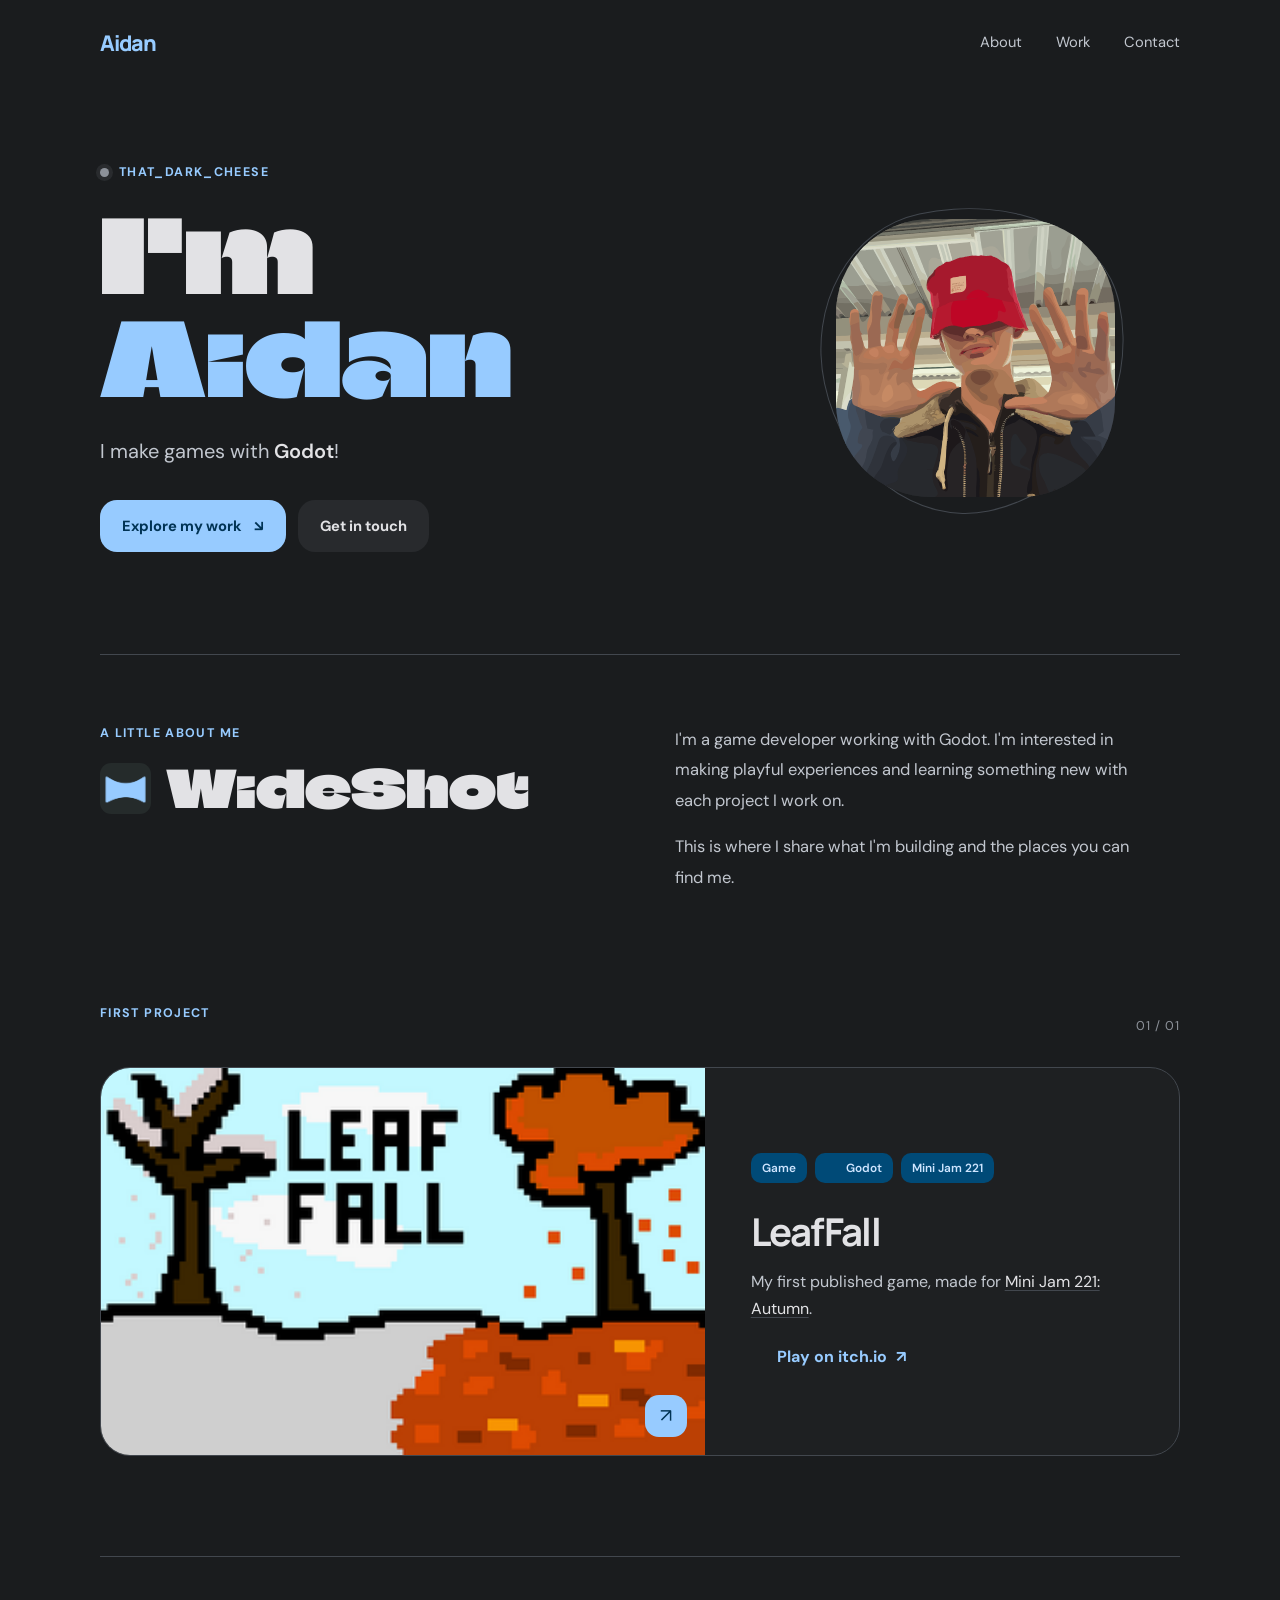
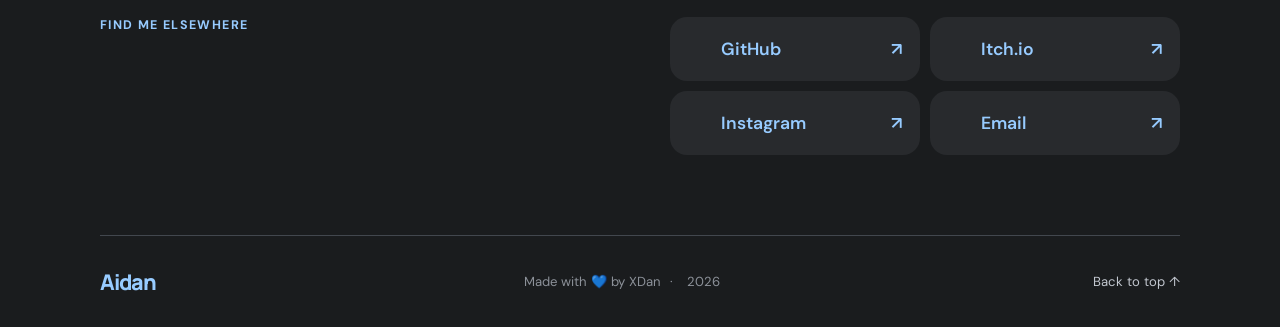
==== index.html @ 7229c038 "YAP" ====
<!doctype html>
<html lang="en">
<head>
  <meta charset="utf-8">
  <meta name="viewport" content="width=device-width, initial-scale=1">
  <meta name="theme-color" content="#1a1c1e">
  <meta name="description" content="Game developer creating with Godot.">
  <title>Aidan | Game Dev</title>
  <link rel="icon" href="assets/aidan.svg" type="image/svg+xml">
  <link rel="preconnect" href="https://fonts.googleapis.com">
  <link rel="preconnect" href="https://fonts.gstatic.com" crossorigin>
  <link href="https://fonts.googleapis.com/css2?family=DM+Sans:wght@400;500;600;700&family=Manrope:wght@500;600;700;800&display=swap" rel="stylesheet">
  <link href="https://fonts.googleapis.com/css2?family=Climate+Crisis:YEAR@1979&display=swap" rel="stylesheet">
  <link rel="stylesheet" href="styles.css">
  <script src="script.js" defer></script>
</head>
<body>
  <header class="topbar">
    <a class="wordmark" href="#top" aria-label="Aidan, back to top"><span>Aidan</span></a>
    <nav aria-label="Main navigation">
      <a href="#about">About</a>
      <a href="#work">Work</a>
      <a href="#contact">Contact</a>
    </nav>
  </header>

  <main id="top">
    <section class="hero page-width" aria-labelledby="hero-title">
      <div class="hero-copy">
        <div class="eyebrow"><span class="status-dot" id="status-dot" aria-hidden="true"></span><span id="status-text">That_dark_cheese</span></div>
        <h1 id="hero-title">I'm <span>Aidan</span></h1>
        <p class="hero-intro">I make games with <strong>Godot</strong>!</p>
        <div class="hero-actions">
          <a class="button button-filled pressable" href="#work">Explore my work <span aria-hidden="true">↘</span></a>
          <a class="button button-tonal pressable" href="mailto:wideshotcreative@protonmail.com">Get in touch</a>
        </div>
      </div>
      <div class="profile-frame">
        <div class="profile-orbit" aria-hidden="true"></div>
        <img class="profile-image" src="assets/aidan.svg" alt="Aidan's illustrated profile picture">
      </div>
    </section>

    <section class="about-section page-width" id="about" aria-labelledby="about-title">
      <div class="section-heading">
        <p class="section-kicker">A little about me</p>
        <h2 id="about-title"><img class="about-logo" src="assets/WideshotLogo.png" alt="" width="52" height="52">WideShot</h2>
      </div>
      <div class="about-copy">
        <p>I'm a game developer working with Godot. I'm interested in making playful experiences and learning something new with each project I work on.</p>
        <p>This is where I share what I'm building and the places you can find me.</p>
      </div>
    </section>

    <section class="work-section page-width" id="work" aria-labelledby="work-title">
      <div class="section-heading work-heading">
        <div>
          <p class="section-kicker">First project</p>
        </div>
        <span class="project-index">01 / 01</span>
      </div>
      <article class="project-card">
        <a class="project-art-link" href="https://that-dark-cheese.itch.io/leaffall" target="_blank" rel="noopener noreferrer" aria-label="Play LeafFall on itch.io">
          <img class="project-art" src="assets/LeafFall.png" alt="LeafFall game artwork">
          <span class="art-open" aria-hidden="true">↗</span>
        </a>
        <div class="project-details">
          <div class="project-meta"><span>Game</span><span class="project-meta-platform"><span class="xdan-icon i-godotengine" aria-hidden="true"></span>Godot</span><span>Mini Jam 221</span></div>
          <h3>LeafFall</h3>
          <p>My first published game, made for <a href="https://itch.io/jam/mini-jam-221-autumn" target="_blank" rel="noopener noreferrer">Mini Jam 221: Autumn</a>.</p>
          <a class="text-link" href="https://that-dark-cheese.itch.io/leaffall" target="_blank" rel="noopener noreferrer"><span class="xdan-icon i-itchdotio" aria-hidden="true"></span>Play on itch.io <span aria-hidden="true">↗</span></a>
        </div>
      </article>
    </section>

    <section class="contact-section page-width" id="contact" aria-labelledby="contact-title">
      <div>
        <p class="section-kicker">Find me elsewhere</p>
      </div>
      <div class="social-links">
        <a class="social-link pressable" href="https://github.com/WideShotCreative" target="_blank" rel="noopener noreferrer"><span class="social-link-main"><span class="xdan-icon i-github" aria-hidden="true"></span><span>GitHub</span></span><span class="social-link-arrow" aria-hidden="true">↗</span></a>
        <a class="social-link pressable" href="https://that-dark-cheese.itch.io/" target="_blank" rel="noopener noreferrer"><span class="social-link-main"><span class="xdan-icon i-itchdotio" aria-hidden="true"></span><span>Itch.io</span></span><span class="social-link-arrow" aria-hidden="true">↗</span></a>
        <a class="social-link pressable" href="https://www.instagram.com/wideshot_games.zip/" target="_blank" rel="noopener noreferrer"><span class="social-link-main"><span class="xdan-icon i-instagram" aria-hidden="true"></span><span>Instagram</span></span><span class="social-link-arrow" aria-hidden="true">↗</span></a>
        <a class="social-link pressable" href="mailto:wideshotcreative@protonmail.com"><span class="social-link-main"><span class="xdan-icon i-protonmail" aria-hidden="true"></span><span>Email</span></span><span class="social-link-arrow" aria-hidden="true">↗</span></a>
      </div>
    </section>
  </main>

  <footer class="footer page-width">
    <a class="wordmark" href="#top"><span>Aidan</span></a>
    <p>Made with 💙 by XDan <span aria-hidden="true">·</span> <span id="year"></span></p>
    <a class="back-top" href="#top">Back to top ↑</a>
  </footer>
</body>
</html>
---- styles.css ----
/* Aidan — simple, expressive portfolio */
:root {
  color-scheme: dark;
  --bg: #1a1c1e;
  --surface: #1e2022;
  --surface-high: #282a2d;
  --surface-low: #121416;
  --text: #e2e2e5;
  --muted: #c2c7cf;
  --subtle: #8c9199;
  --primary: #97cbff;
  --on-primary: #003354;
  --primary-container: #004a77;
  --on-primary-container: #cee5ff;
  --outline: #42474e;
  --radius-card: 30px;
  --radius-large: 24px;
  --radius-medium: 18px;
  font-family: "DM Sans", sans-serif;
  background: var(--bg);
  color: var(--text);
  scroll-behavior: smooth;
}
* { box-sizing: border-box; }
body { margin: 0; min-width: 320px; background: var(--bg); }
a { color: inherit; text-decoration: none; }
button, a { -webkit-tap-highlight-color: transparent; }
a:focus-visible { outline: 3px solid var(--primary); outline-offset: 4px; }
.page-width { width: min(1080px, calc(100% - 48px)); margin-inline: auto; }
.topbar { width: min(1080px, calc(100% - 48px)); height: 84px; margin: auto; display: flex; align-items: center; justify-content: space-between; }
.wordmark { font: 800 1.35rem "Manrope", sans-serif; letter-spacing: -1.2px; }
.wordmark span, .hero h1 span { color: var(--primary); }
.topbar nav { display: flex; gap: 34px; color: var(--muted); font-size: .92rem; }
.topbar nav a, .text-link, .back-top { transition: color .2s ease; }
.topbar nav a:hover, .text-link:hover, .back-top:hover { color: var(--primary); }
.hero { min-height: 570px; display: grid; grid-template-columns: 1.2fr .8fr; align-items: center; gap: 56px; padding-block: 68px 90px; }
.hero-copy { max-width: 620px; }
.eyebrow, .section-kicker { color: var(--primary); font-size: .78rem; font-weight: 700; letter-spacing: .11em; text-transform: uppercase; }
.eyebrow { display: flex; align-items: center; gap: 10px; margin-bottom: 22px; }
.status-dot { width: 9px; height: 9px; display: inline-block; border-radius: 50%; background: var(--subtle); box-shadow: 0 0 0 4px rgba(140,145,153,.13); }
.status-dot.online { background: #70dba8; box-shadow: 0 0 0 4px rgba(112,219,168,.14); }
.status-dot.idle { background: #ffb4ab; }
.hero h1, h2, h3 { font-family: "Manrope", sans-serif; letter-spacing: -.045em; }
.hero h1 { margin: 0; font-size: clamp(3.6rem, 8vw, 6.3rem); line-height: 1.02; font-weight: 800; }
.hero-intro { margin: 26px 0 32px; color: var(--muted); font-size: clamp(1.05rem, 2vw, 1.25rem); line-height: 1.7; }
.hero-intro strong { color: var(--text); font-weight: 600; }
.hero-actions { display: flex; flex-wrap: wrap; gap: 12px; }
.button { min-height: 52px; padding: 0 22px; display: inline-flex; align-items: center; justify-content: center; gap: 12px; border-radius: 17px; font-weight: 700; font-size: .92rem; transition: transform .18s cubic-bezier(.2,.8,.2,1), background .2s ease; }
.button-filled { background: var(--primary); color: var(--on-primary); }
.button-filled:hover { background: #b2d9ff; }
.button-tonal { background: var(--surface-high); color: var(--text); }
.button-tonal:hover { background: #34373b; }
.pressable { transform: translateY(0) scale(1); transition: transform .16s cubic-bezier(.2,.8,.2,1), background-color .2s ease; }
.pressable:active, .pressable.is-pressed { transform: translateY(2px) scale(.97); }
.profile-frame { width: min(100%, 340px); aspect-ratio: 1; justify-self: center; position: relative; display: grid; place-items: center; }
.profile-orbit { position: absolute; inset: 5%; border: 1px solid var(--outline); border-radius: 42% 58% 56% 44% / 48% 42% 58% 52%; transform: rotate(-12deg); }
.profile-image { position: relative; width: 82%; height: 82%; object-fit: contain; border-radius: 34%; background: var(--surface-high); }
.about-section { padding-block: 70px 92px; border-top: 1px solid var(--outline); display: grid; grid-template-columns: 1fr 1fr; gap: 70px; }
.section-kicker { margin: 0 0 18px; }
.section-heading h2, .contact-section h2 { margin: 0; font-size: clamp(2rem, 4vw, 3.25rem); line-height: 1.13; }
.about-logo { display: inline-block; width: 1em; height: 1em; margin-right: 0.28em; border-radius: 22%; vertical-align: -0.12em; }
.about-copy { max-width: 460px; align-self: end; color: var(--muted); font-size: 1.03rem; line-height: 1.85; }
.about-copy p { margin: 0 0 16px; }
.about-copy p:last-child { margin-bottom: 0; }
.work-section { padding-block: 20px 100px; }
.work-heading { display: flex; align-items: end; justify-content: space-between; margin-bottom: 28px; }
.project-index { color: var(--subtle); font-size: .8rem; letter-spacing: .08em; padding-bottom: 5px; }
.project-card { display: grid; grid-template-columns: 1.12fr .88fr; background: var(--surface); border: 1px solid var(--outline); border-radius: var(--radius-card); overflow: hidden; }
.project-art-link { position: relative; min-height: 300px; background: var(--surface-low); overflow: hidden; }
.project-art { width: 100%; height: 100%; min-height: 300px; display: block; object-fit: cover; transition: transform .45s cubic-bezier(.2,.8,.2,1); }
.project-art-link:hover .project-art { transform: scale(1.035); }
.art-open { position: absolute; right: 18px; bottom: 18px; width: 42px; height: 42px; display: grid; place-items: center; border-radius: 14px; background: var(--primary); color: var(--on-primary); font-size: 1.2rem; }
.project-details { padding: clamp(26px, 4vw, 46px); align-self: center; }
.project-meta { display: flex; flex-wrap: wrap; gap: 8px; color: var(--on-primary-container); font-size: .74rem; font-weight: 600; }
.project-meta span { background: var(--primary-container); padding: 7px 11px; border-radius: 10px; }
.project-details h3 { margin: 22px 0 10px; font-size: 2.4rem; }
.project-details p { color: var(--muted); line-height: 1.7; margin: 0 0 24px; }
.project-details p a { color: var(--text); text-decoration: underline; text-decoration-color: var(--outline); text-underline-offset: 3px; }
.text-link { display: inline-flex; gap: 9px; align-items: center; color: var(--primary); font-weight: 700; }
.contact-section { padding-block: 60px 80px; border-top: 1px solid var(--outline); display: grid; grid-template-columns: 1fr 1fr; gap: 60px; align-items: start; }
.social-links { display: grid; grid-template-columns: 1fr 1fr; gap: 10px; }
.social-link { min-height: 64px; padding: 0 18px; display: flex; align-items: center; justify-content: space-between; border-radius: 17px; background: var(--surface-high); color: var(--text); font-weight: 600; }
.social-link span:last-child { color: var(--primary); font-size: 1.1rem; }
.social-link:hover { background: #34373b; }
.footer { min-height: 92px; border-top: 1px solid var(--outline); display: flex; align-items: center; justify-content: space-between; color: var(--subtle); font-size: .82rem; }
.footer p { margin: 0; }
.footer p span { padding-inline: 5px; }
.back-top { color: var(--muted); }
@media (max-width: 720px) {
  .page-width, .topbar { width: min(100% - 36px, 560px); }
  .topbar { height: 72px; }
  .topbar nav { gap: 18px; font-size: .85rem; }
  .hero { min-height: auto; grid-template-columns: 1fr; gap: 38px; padding-block: 62px 76px; }
  .hero-copy { order: 1; }
  .profile-frame { order: 0; width: min(62%, 230px); }
  .hero h1 { font-size: clamp(3.3rem, 15vw, 5rem); }
  .about-section, .contact-section { grid-template-columns: 1fr; gap: 26px; padding-block: 58px 70px; }
  .about-copy { max-width: 560px; }
  .work-section { padding-block: 0 72px; }
  .project-card { grid-template-columns: 1fr; }
  .project-art-link, .project-art { min-height: 0; aspect-ratio: 16 / 10; }
  .project-details { padding: 26px; }
  .contact-section { gap: 30px; }
}
@media (max-width: 420px) {
  .topbar nav { gap: 12px; }
  .hero-actions { align-items: stretch; flex-direction: column; }
  .button { width: 100%; }
  .social-links { grid-template-columns: 1fr; }
  .footer { gap: 14px; flex-wrap: wrap; padding-block: 22px; }
}
@media (prefers-reduced-motion: reduce) {
  *, *::before, *::after { scroll-behavior: auto !important; transition-duration: .01ms !important; animation-duration: .01ms !important; animation-iteration-count: 1 !important; }
}


/* Filled platform marks, using the same Simple Icons mask system as xdan.cc. */
.xdan-icon {
  display: inline-block;
  width: 19px;
  height: 19px;
  flex: 0 0 auto;
  background-color: currentColor;
  -webkit-mask-position: center;
  mask-position: center;
  -webkit-mask-repeat: no-repeat;
  mask-repeat: no-repeat;
  -webkit-mask-size: contain;
  mask-size: contain;
}
.i-github { -webkit-mask-image: url("https://cdn.simpleicons.org/github"); mask-image: url("https://cdn.simpleicons.org/github"); }
.i-itchdotio { -webkit-mask-image: url("https://cdn.simpleicons.org/itchdotio"); mask-image: url("https://cdn.simpleicons.org/itchdotio"); }
.i-instagram { -webkit-mask-image: url("https://cdn.simpleicons.org/instagram"); mask-image: url("https://cdn.simpleicons.org/instagram"); }
.i-protonmail { -webkit-mask-image: url("https://cdn.simpleicons.org/protonmail"); mask-image: url("https://cdn.simpleicons.org/protonmail"); }
.i-godotengine { -webkit-mask-image: url("https://cdn.simpleicons.org/godotengine"); mask-image: url("https://cdn.simpleicons.org/godotengine"); }

.social-link-main {
  display: inline-flex;
  align-items: center;
  gap: 12px;
  min-width: 0;
}
.social-link .social-link-main .xdan-icon {
  width: 21px;
  height: 21px;
  color: var(--primary);
}
.social-link .social-link-arrow {
  color: var(--primary);
  font-size: 1.1rem;
}
.project-meta .project-meta-platform {
  display: inline-flex;
  align-items: center;
  gap: 6px;
}
.project-meta-platform .xdan-icon {
  width: 14px;
  height: 14px;
  /* Reset the generic .project-meta span badge styling on the nested icon. */
  background: currentColor;
  padding: 0;
  border-radius: 0;
}
.project-details .text-link .xdan-icon {
  width: 17px;
  height: 17px;
}

#hero-title, #about-title {
  font-family: 'Climate Crisis', sans-serif;
  letter-spacing: 0;
}
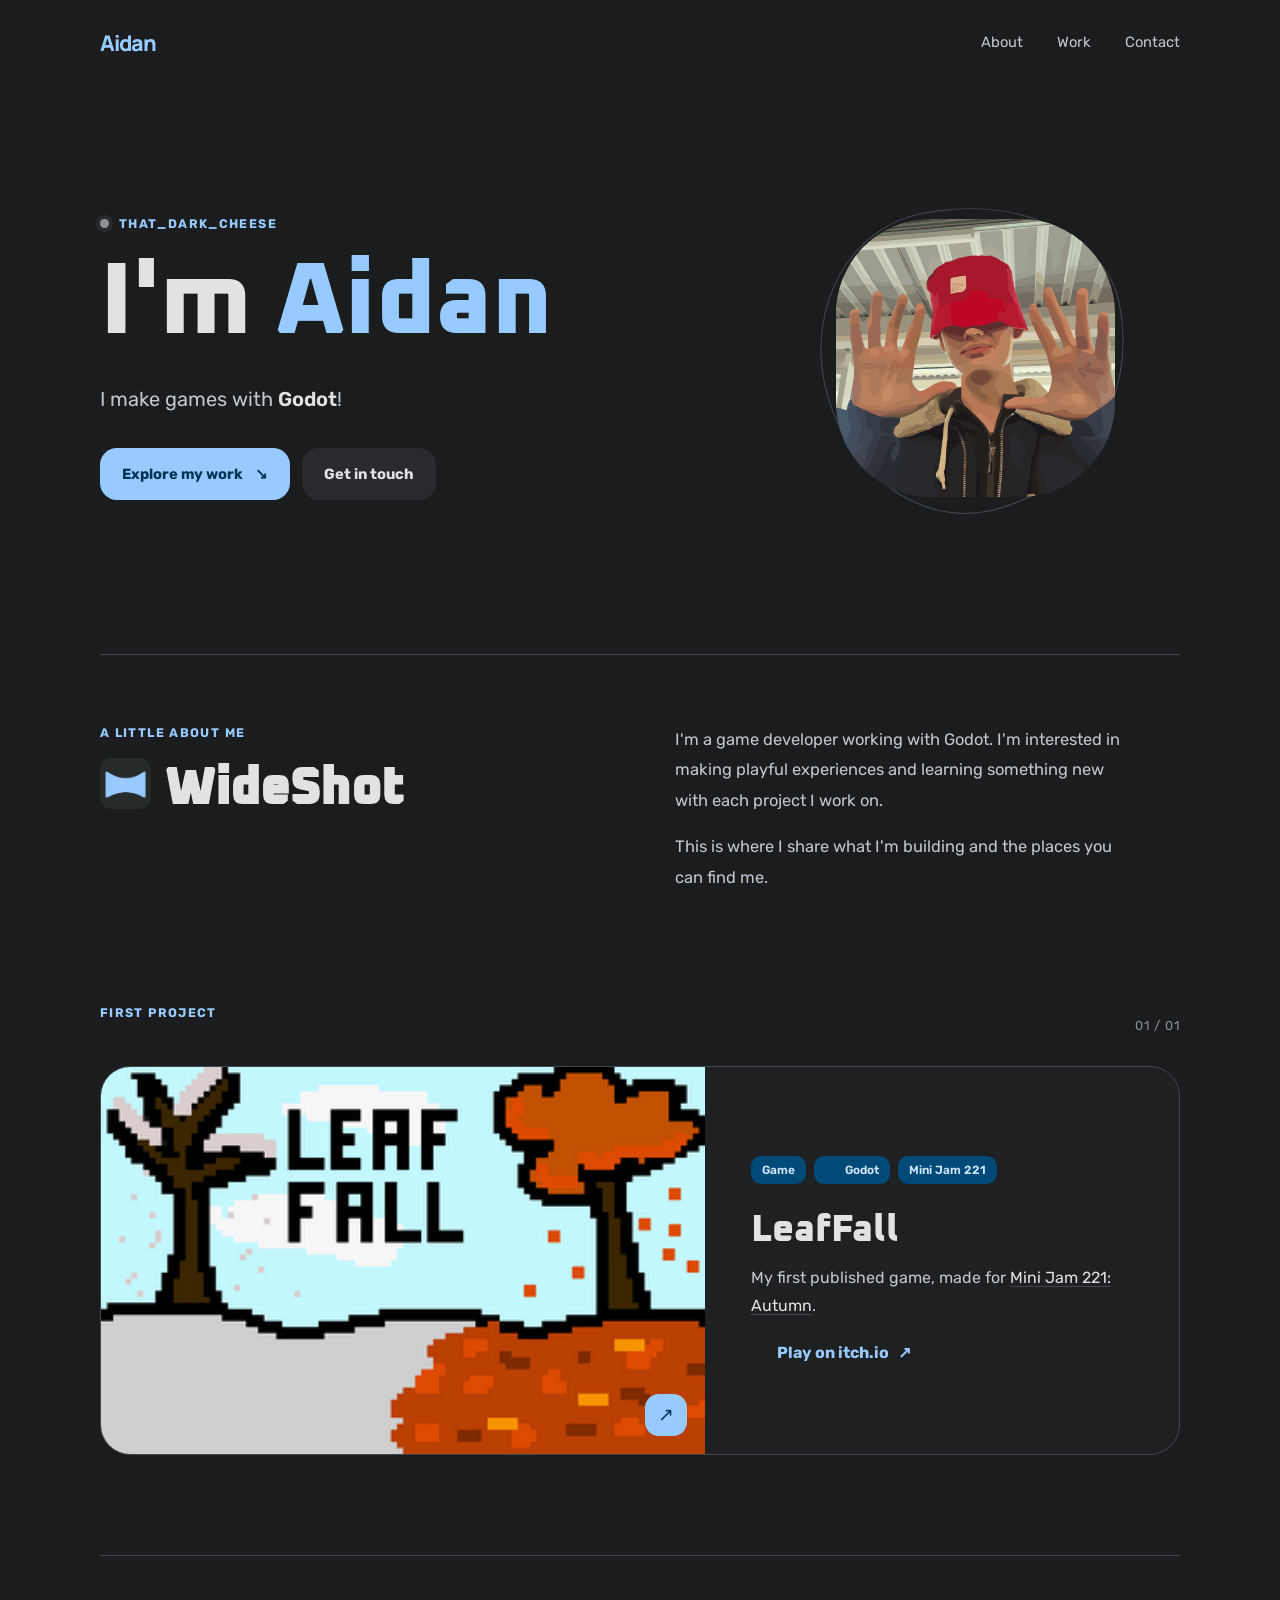
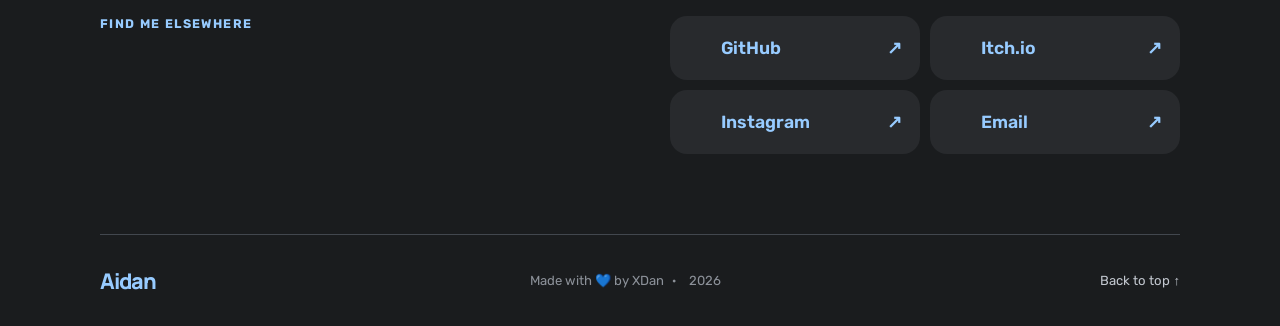
==== commit fa14579c: "Update font links in index.html" ====
--- a/index.html
+++ b/index.html
@@ -9,8 +9,7 @@
   <link rel="icon" href="assets/aidan.svg" type="image/svg+xml">
   <link rel="preconnect" href="https://fonts.googleapis.com">
   <link rel="preconnect" href="https://fonts.gstatic.com" crossorigin>
-  <link href="https://fonts.googleapis.com/css2?family=DM+Sans:wght@400;500;600;700&family=Manrope:wght@500;600;700;800&display=swap" rel="stylesheet">
-  <link href="https://fonts.googleapis.com/css2?family=Climate+Crisis:YEAR@1979&display=swap" rel="stylesheet">
+  <link href="https://fonts.googleapis.com/css2?family=Manrope:wght@800&family=Oxanium:wght@700;800&family=Rubik:wght@400;600;700;800&display=swap" rel="stylesheet">
   <link rel="stylesheet" href="styles.css">
   <script src="script.js" defer></script>
 </head>
--- a/styles.css
+++ b/styles.css
@@ -16,7 +16,7 @@
   --radius-card: 30px;
   --radius-large: 24px;
   --radius-medium: 18px;
-  font-family: "DM Sans", sans-serif;
+  font-family: "Rubik", sans-serif;
   background: var(--bg);
   color: var(--text);
   scroll-behavior: smooth;
@@ -40,7 +40,7 @@
 .status-dot { width: 9px; height: 9px; display: inline-block; border-radius: 50%; background: var(--subtle); box-shadow: 0 0 0 4px rgba(140,145,153,.13); }
 .status-dot.online { background: #70dba8; box-shadow: 0 0 0 4px rgba(112,219,168,.14); }
 .status-dot.idle { background: #ffb4ab; }
-.hero h1, h2, h3 { font-family: "Manrope", sans-serif; letter-spacing: -.045em; }
+.hero h1, h2, h3 { font-family: "Oxanium", sans-serif; letter-spacing: 0; font-weight: 800; }
 .hero h1 { margin: 0; font-size: clamp(3.6rem, 8vw, 6.3rem); line-height: 1.02; font-weight: 800; }
 .hero-intro { margin: 26px 0 32px; color: var(--muted); font-size: clamp(1.05rem, 2vw, 1.25rem); line-height: 1.7; }
 .hero-intro strong { color: var(--text); font-weight: 600; }
@@ -167,7 +167,7 @@
   height: 17px;
 }
 
-#hero-title, #about-title {
-  font-family: 'Climate Crisis', sans-serif;
-  letter-spacing: 0;
-}+
+#about-title {
+  -webkit-text-stroke: 2px currentColor;
+}
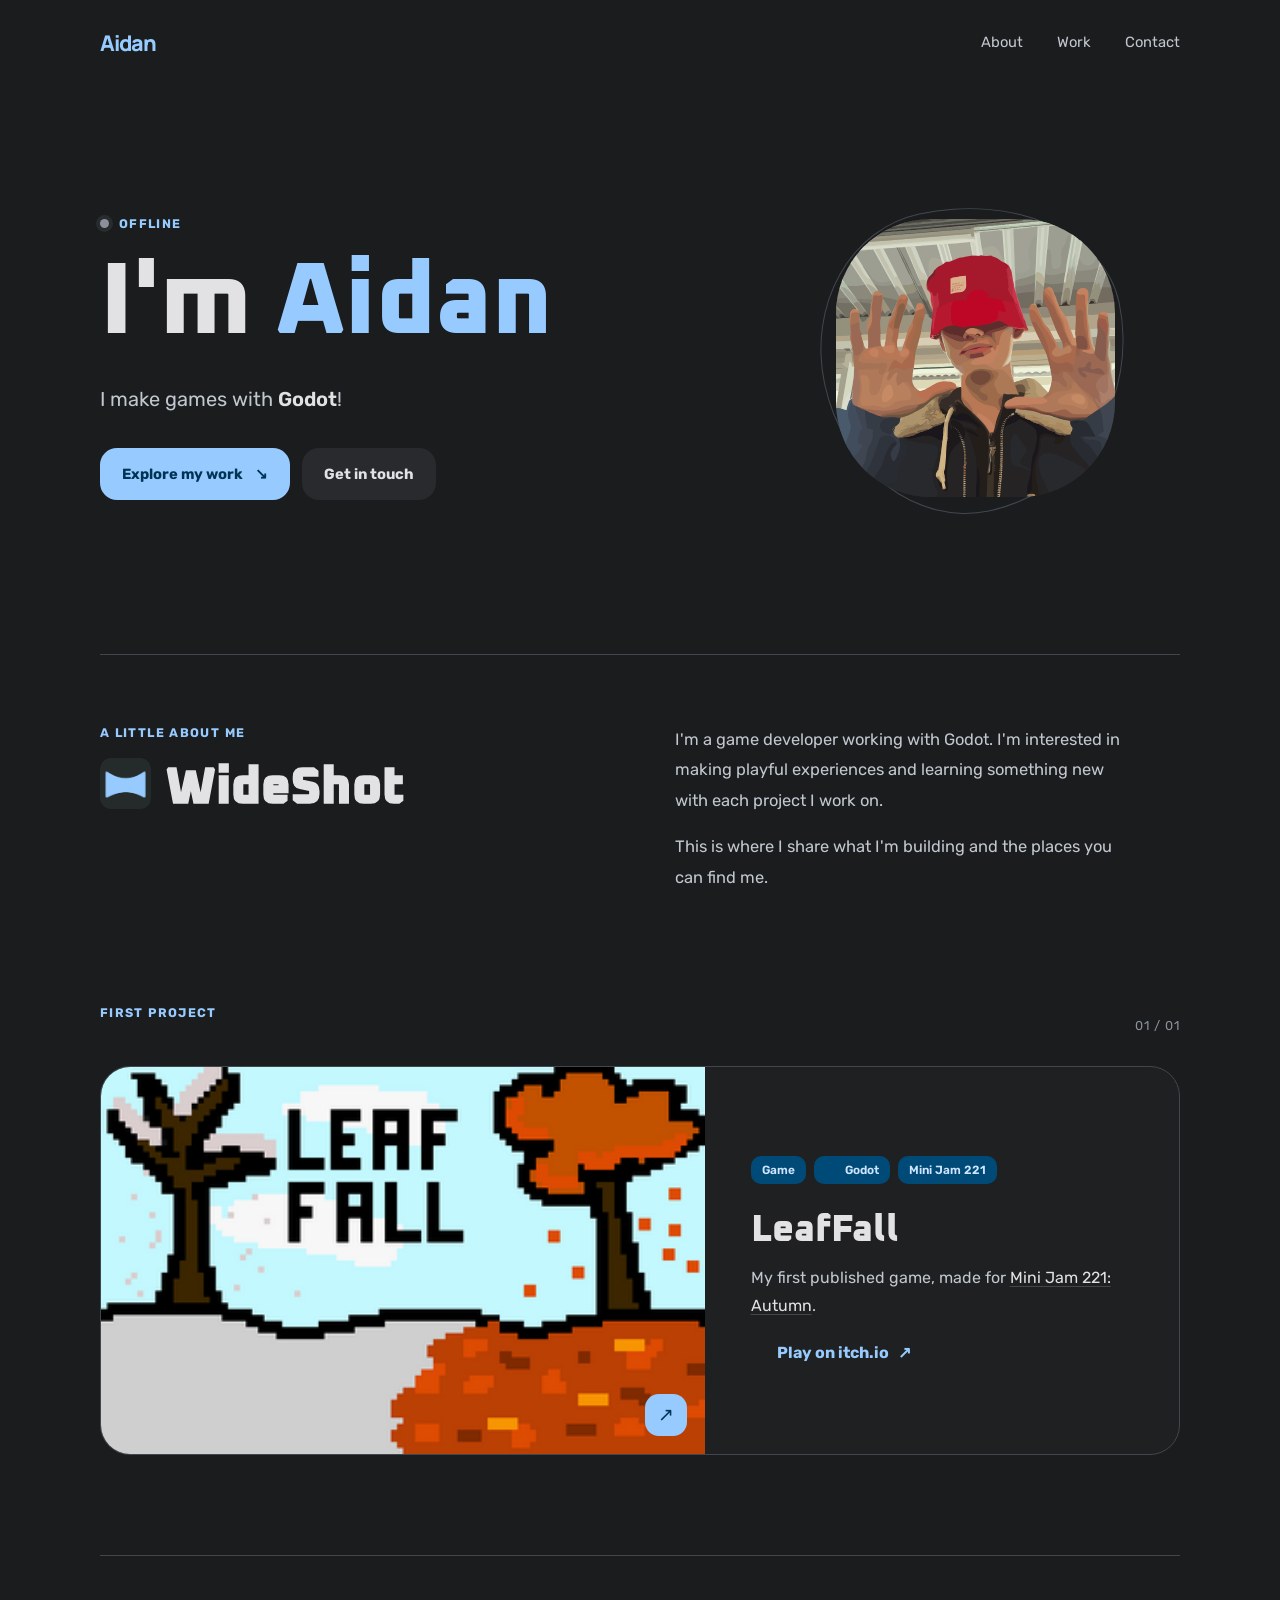
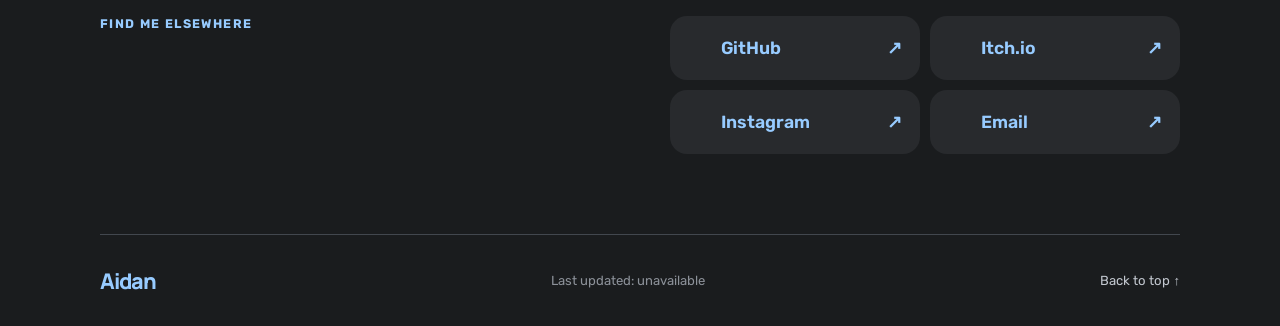
==== commit b6571e37: "added footer updated date" ====
--- a/index.html
+++ b/index.html
@@ -87,7 +87,7 @@
 
   <footer class="footer page-width">
     <a class="wordmark" href="#top"><span>Aidan</span></a>
-    <p>Made with 💙 by XDan <span aria-hidden="true">·</span> <span id="year"></span></p>
+    <p class="last-updated">Last updated: coming soon</p>
     <a class="back-top" href="#top">Back to top ↑</a>
   </footer>
 </body>
--- a/styles.css
+++ b/styles.css
@@ -169,5 +169,5 @@
 
 
 #about-title {
-  -webkit-text-stroke: 2px currentColor;
+  -webkit-text-stroke: 1.5px currentColor;
 }
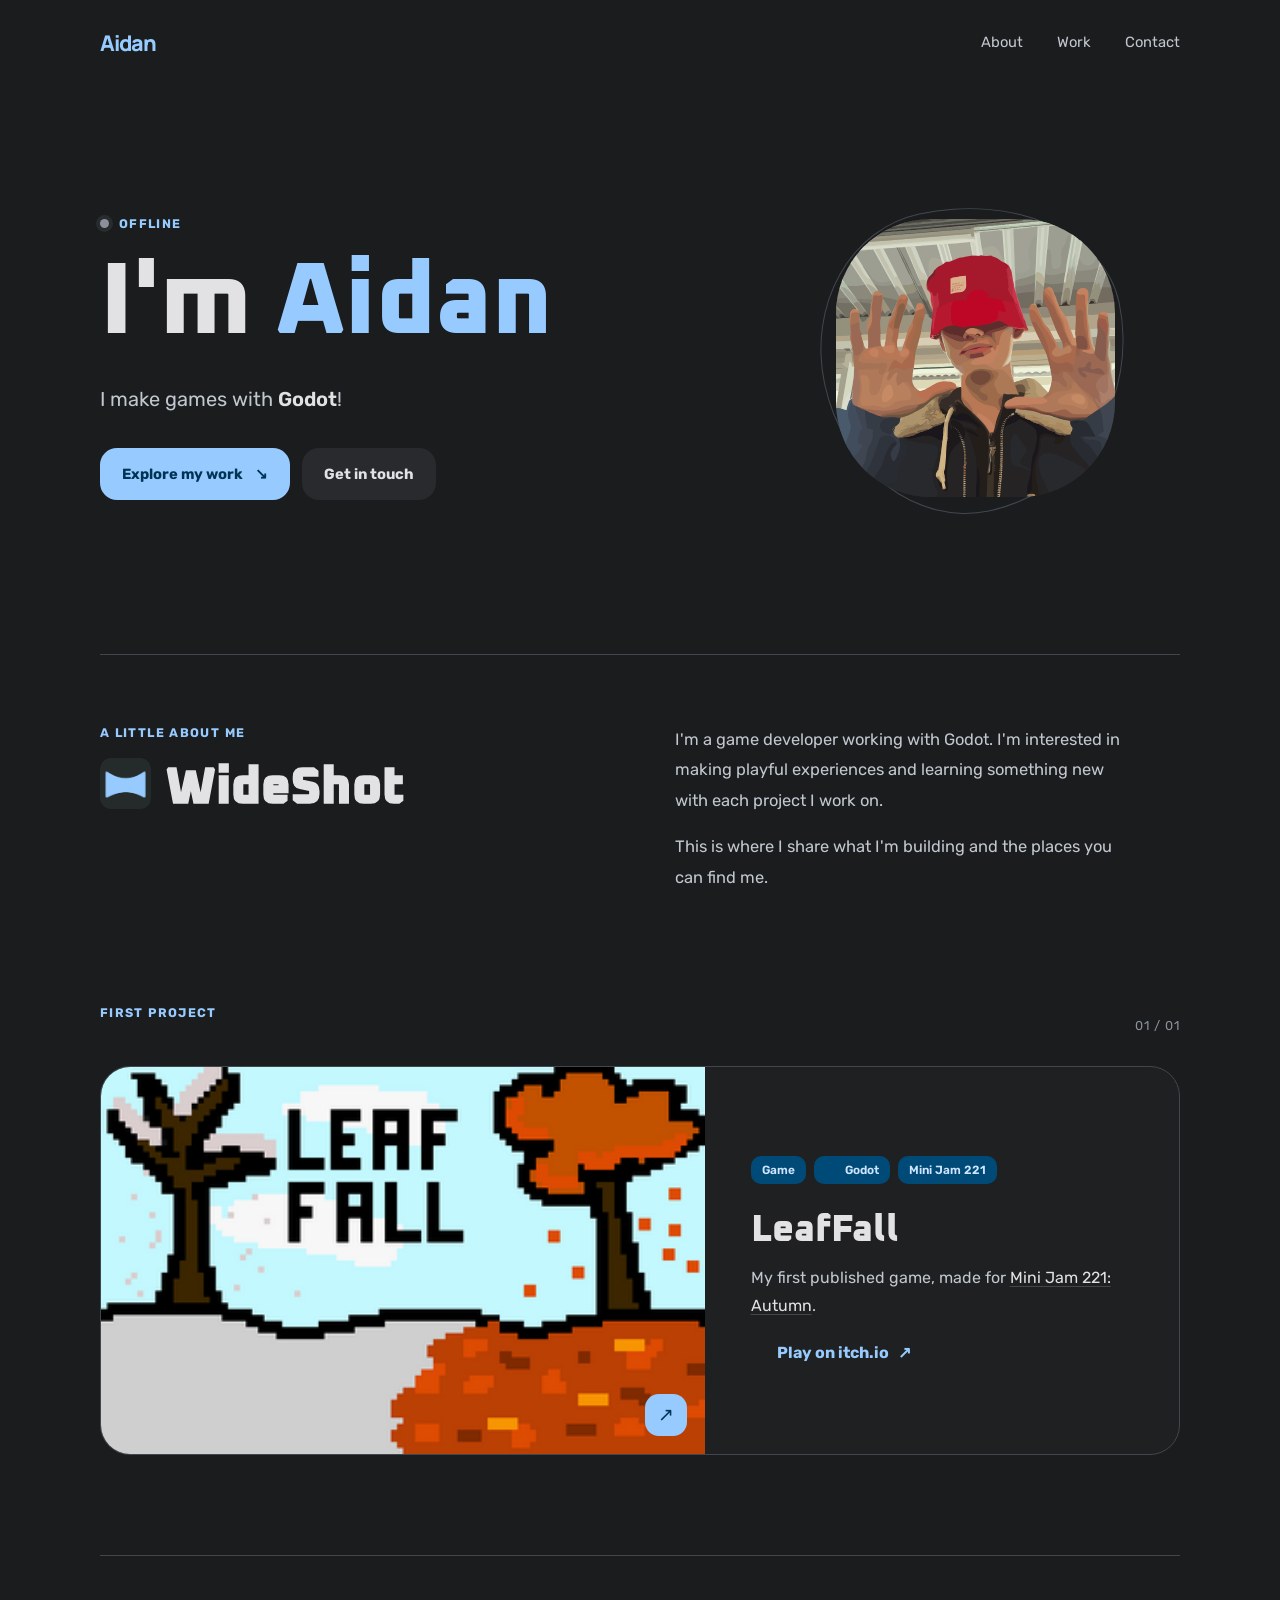
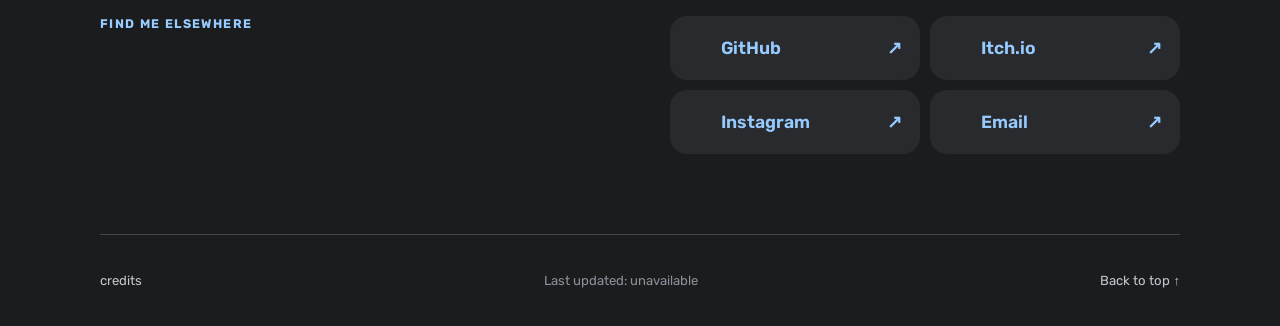
==== commit 6a8ac30b: "added credits page, added pill on hover button effect" ====
--- a/index.html
+++ b/index.html
@@ -86,8 +86,8 @@
   </main>
 
   <footer class="footer page-width">
-    <a class="wordmark" href="#top"><span>Aidan</span></a>
-    <p class="last-updated">Last updated: coming soon</p>
+    <a class="back-top" href="credits.html"><span>credits</span></a>
+    <p class="last-updated">Last updated: Updating...</p>
     <a class="back-top" href="#top">Back to top ↑</a>
   </footer>
 </body>
--- a/styles.css
+++ b/styles.css
@@ -45,12 +45,12 @@
 .hero-intro { margin: 26px 0 32px; color: var(--muted); font-size: clamp(1.05rem, 2vw, 1.25rem); line-height: 1.7; }
 .hero-intro strong { color: var(--text); font-weight: 600; }
 .hero-actions { display: flex; flex-wrap: wrap; gap: 12px; }
-.button { min-height: 52px; padding: 0 22px; display: inline-flex; align-items: center; justify-content: center; gap: 12px; border-radius: 17px; font-weight: 700; font-size: .92rem; transition: transform .18s cubic-bezier(.2,.8,.2,1), background .2s ease; }
+.button { min-height: 52px; padding: 0 22px; display: inline-flex; align-items: center; justify-content: center; gap: 12px; border-radius: 17px; font-weight: 700; font-size: .92rem; transition: transform .18s cubic-bezier(.2,.8,.2,1), background .2s ease, border-radius .2s ease; }
 .button-filled { background: var(--primary); color: var(--on-primary); }
 .button-filled:hover { background: #b2d9ff; }
 .button-tonal { background: var(--surface-high); color: var(--text); }
 .button-tonal:hover { background: #34373b; }
-.pressable { transform: translateY(0) scale(1); transition: transform .16s cubic-bezier(.2,.8,.2,1), background-color .2s ease; }
+.pressable { transform: translateY(0) scale(1); transition: transform .16s cubic-bezier(.2,.8,.2,1), background-color .2s ease, border-radius .2s ease; }
 .pressable:active, .pressable.is-pressed { transform: translateY(2px) scale(.97); }
 .profile-frame { width: min(100%, 340px); aspect-ratio: 1; justify-self: center; position: relative; display: grid; place-items: center; }
 .profile-orbit { position: absolute; inset: 5%; border: 1px solid var(--outline); border-radius: 42% 58% 56% 44% / 48% 42% 58% 52%; transform: rotate(-12deg); }
@@ -171,3 +171,15 @@
 #about-title {
   -webkit-text-stroke: 1.5px currentColor;
 }
+.credits-section .social-link {
+  width: fit-content;
+  gap: 18px;
+}
+
+.button:hover {
+  border-radius: 26px;
+}
+
+.social-link:hover {
+  border-radius: 28px;
+}
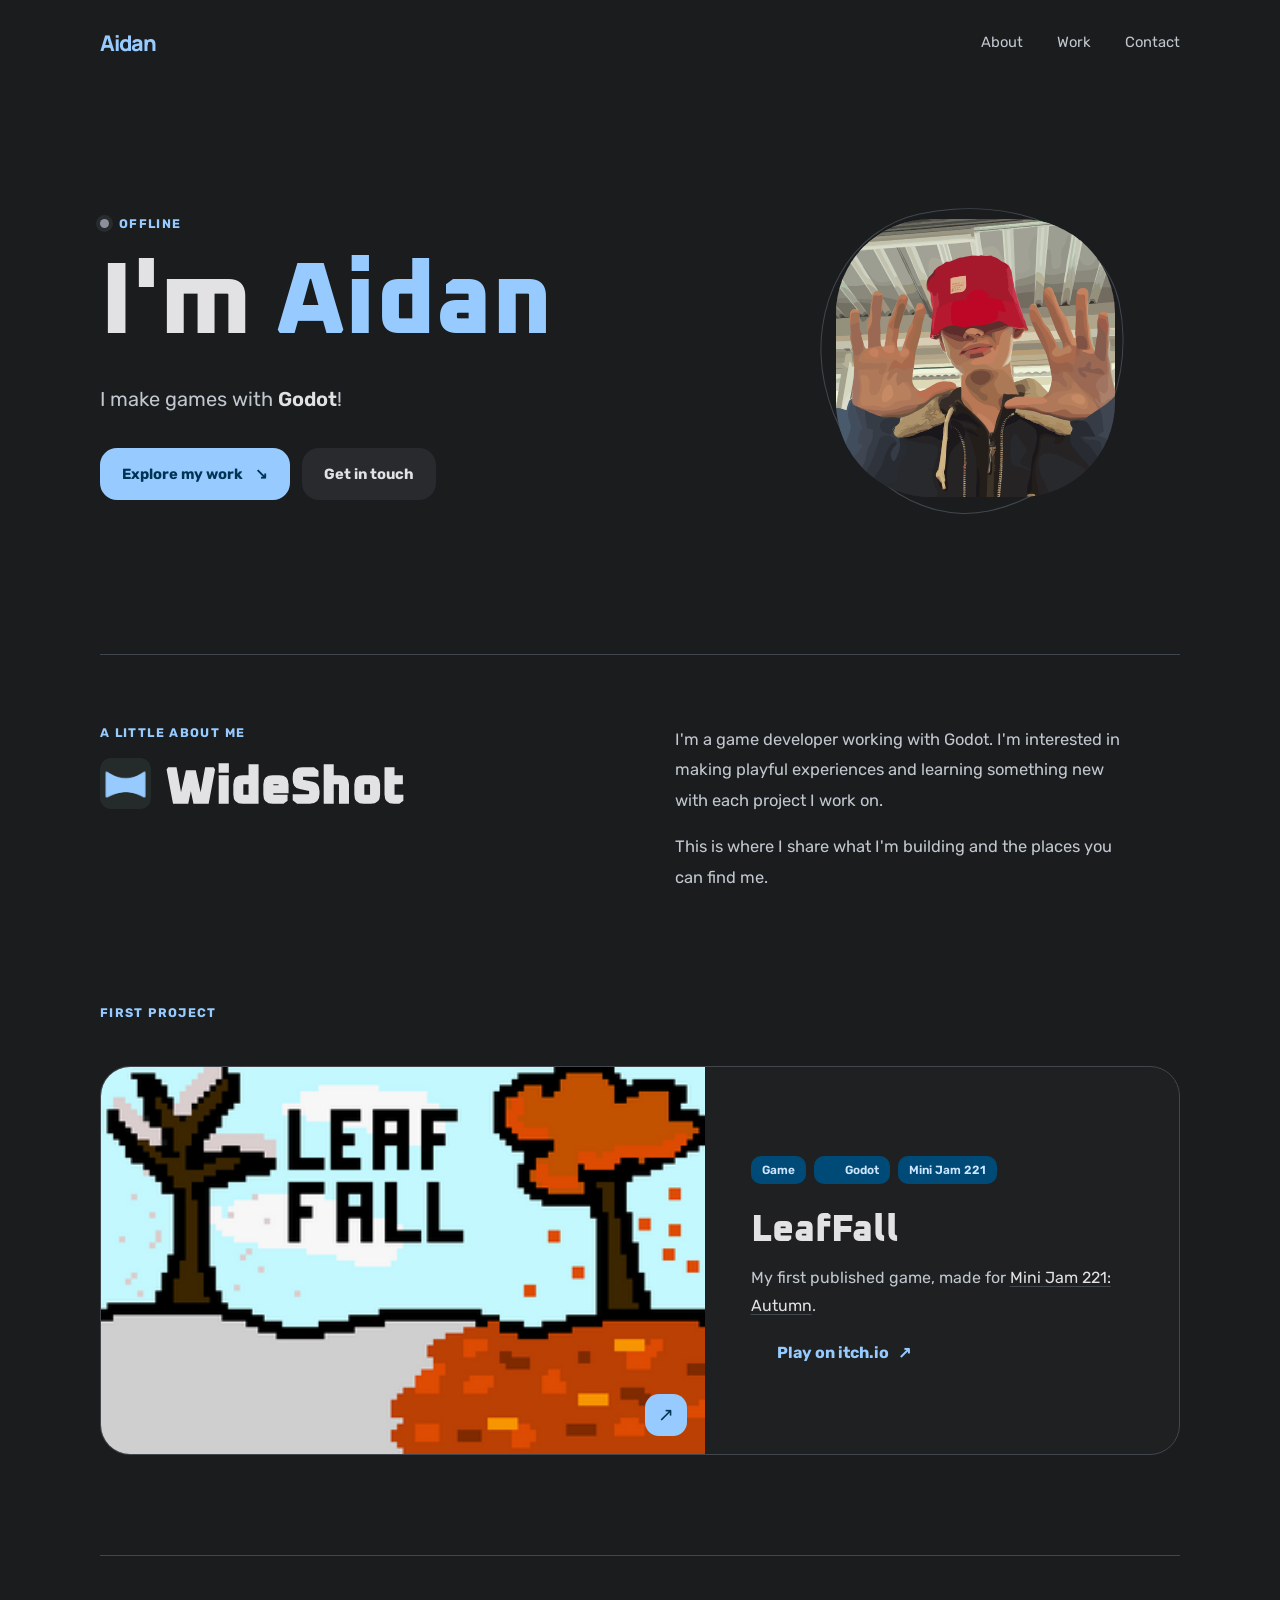
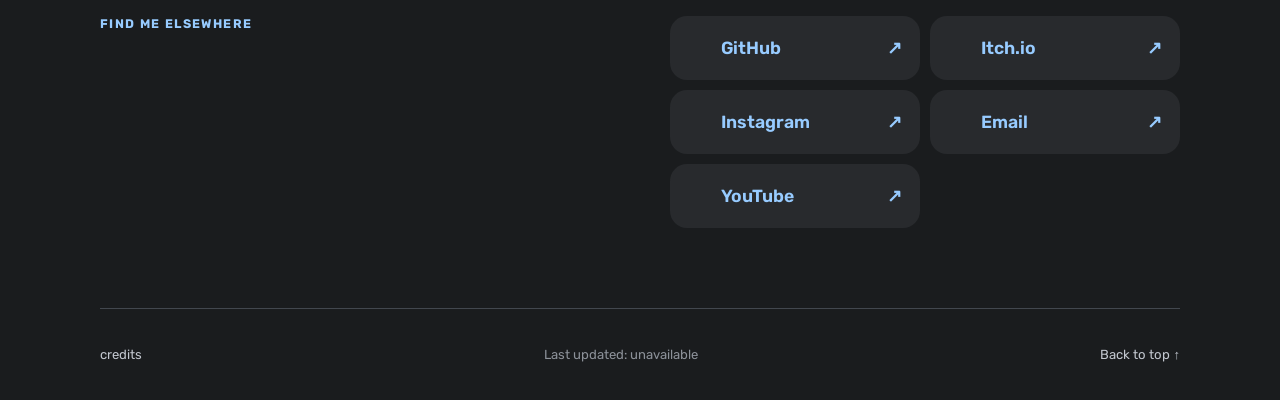
==== commit f13cdc8e: "added yt button, alongside button effects" ====
--- a/index.html
+++ b/index.html
@@ -56,7 +56,6 @@
         <div>
           <p class="section-kicker">First project</p>
         </div>
-        <span class="project-index">01 / 01</span>
       </div>
       <article class="project-card">
         <a class="project-art-link" href="https://that-dark-cheese.itch.io/leaffall" target="_blank" rel="noopener noreferrer" aria-label="Play LeafFall on itch.io">
@@ -81,7 +80,7 @@
         <a class="social-link pressable" href="https://that-dark-cheese.itch.io/" target="_blank" rel="noopener noreferrer"><span class="social-link-main"><span class="xdan-icon i-itchdotio" aria-hidden="true"></span><span>Itch.io</span></span><span class="social-link-arrow" aria-hidden="true">↗</span></a>
         <a class="social-link pressable" href="https://www.instagram.com/wideshot_games.zip/" target="_blank" rel="noopener noreferrer"><span class="social-link-main"><span class="xdan-icon i-instagram" aria-hidden="true"></span><span>Instagram</span></span><span class="social-link-arrow" aria-hidden="true">↗</span></a>
         <a class="social-link pressable" href="mailto:wideshotcreative@protonmail.com"><span class="social-link-main"><span class="xdan-icon i-protonmail" aria-hidden="true"></span><span>Email</span></span><span class="social-link-arrow" aria-hidden="true">↗</span></a>
-      </div>
+        <a class="social-link pressable" href="https://www.youtube.com/@WideShot_Creative" target="_blank" rel="noopener noreferrer"><span class="social-link-main"><span class="xdan-icon i-youtube" aria-hidden="true"></span><span>YouTube</span></span><span class="social-link-arrow" aria-hidden="true">&#8599;</span></a>      </div>
     </section>
   </main>
 
--- a/styles.css
+++ b/styles.css
@@ -133,6 +133,10 @@
 .i-instagram { -webkit-mask-image: url("https://cdn.simpleicons.org/instagram"); mask-image: url("https://cdn.simpleicons.org/instagram"); }
 .i-protonmail { -webkit-mask-image: url("https://cdn.simpleicons.org/protonmail"); mask-image: url("https://cdn.simpleicons.org/protonmail"); }
 .i-godotengine { -webkit-mask-image: url("https://cdn.simpleicons.org/godotengine"); mask-image: url("https://cdn.simpleicons.org/godotengine"); }
+.i-youtube {
+  -webkit-mask-image: url("https://cdn.simpleicons.org/youtube");
+  mask-image: url("https://cdn.simpleicons.org/youtube");
+}
 
 .social-link-main {
   display: inline-flex;
@@ -171,15 +175,16 @@
 #about-title {
   -webkit-text-stroke: 1.5px currentColor;
 }
-.credits-section .social-link {
-  width: fit-content;
-  gap: 18px;
+.credits-section {
+  padding-block: 20px 100px;
 }
 
 .button:hover {
-  border-radius: 26px;
+  scale: 1.05;
+  border-radius: 30px;
 }
 
 .social-link:hover {
-  border-radius: 28px;
-}+  scale: 1.05;
+  border-radius: 30px;
+}
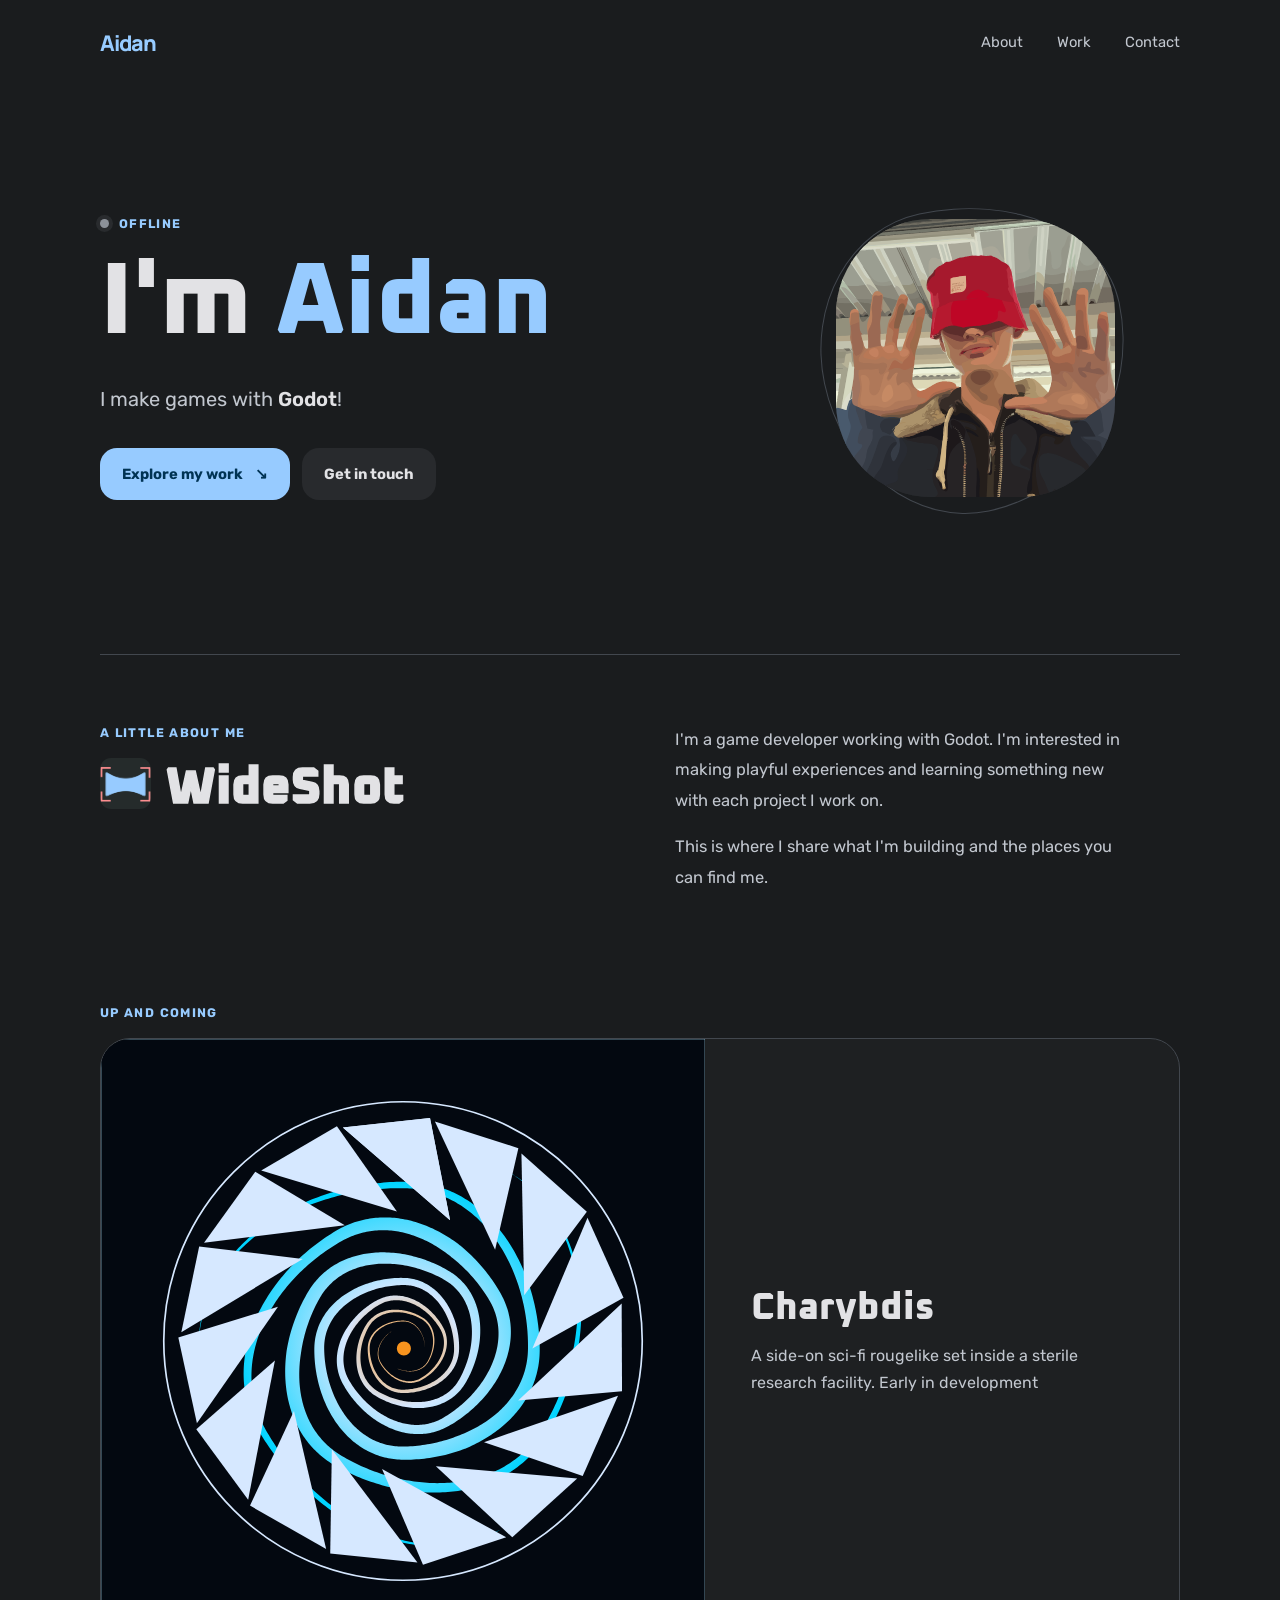
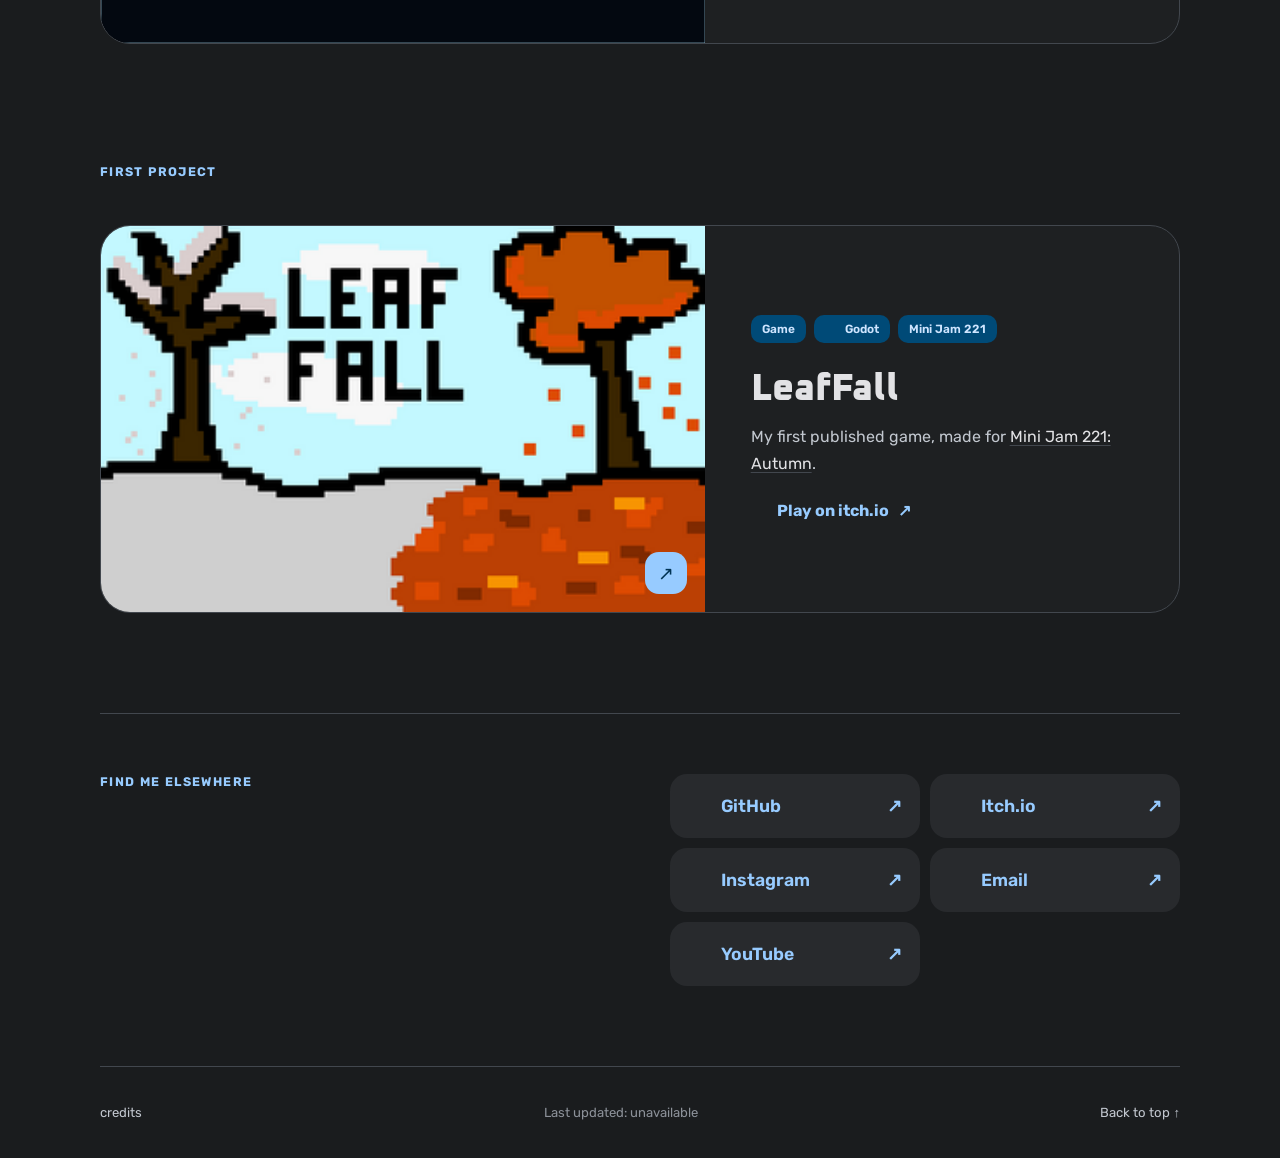
==== commit 23fbd8b8: "temp push" ====
--- a/index.html
+++ b/index.html
@@ -50,7 +50,22 @@
         <p>This is where I share what I'm building and the places you can find me.</p>
       </div>
     </section>
-
+    <section class="work-section page-width">
+      <div class="section-heading">
+        <div>
+          <p class="section-kicker">Up and coming</p>
+        </div>
+      </div>
+    <article class="project-card">
+      <div class="project-art-link">
+        <img class="project-art project-art-contain" src="assets/Charybdis.svg" alt="Charybsis logo">
+      </div>
+      <div class="project-details">
+        <h3>Charybdis</h3>
+        <p>A side-on sci-fi rougelike set inside a sterile research facility. Early in development</p>
+      </div>
+    </article>
+    </section>
     <section class="work-section page-width" id="work" aria-labelledby="work-title">
       <div class="section-heading work-heading">
         <div>
--- a/styles.css
+++ b/styles.css
@@ -179,6 +179,11 @@
   padding-block: 20px 100px;
 }
 
+.credits-section .social-link {
+  width: fit-content;
+  gap: 18px;
+}
+
 .button:hover {
   scale: 1.05;
   border-radius: 30px;
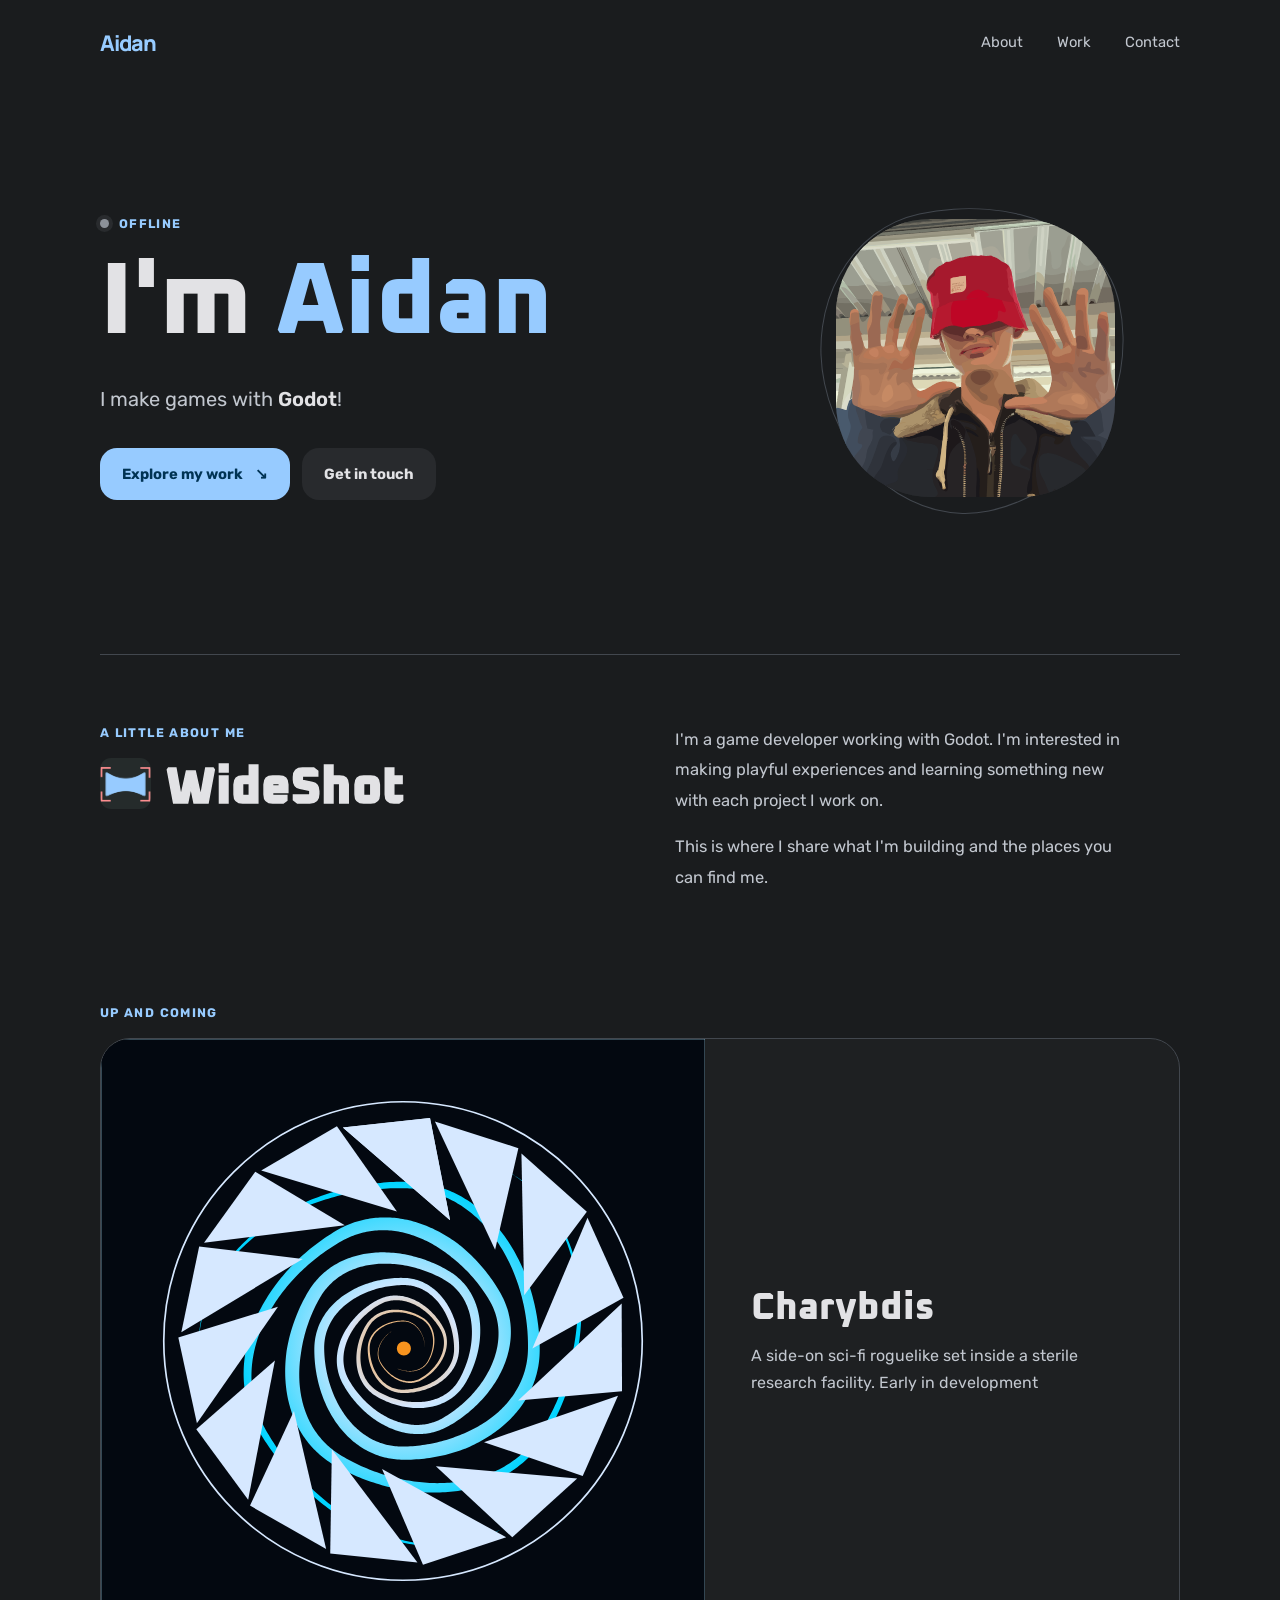
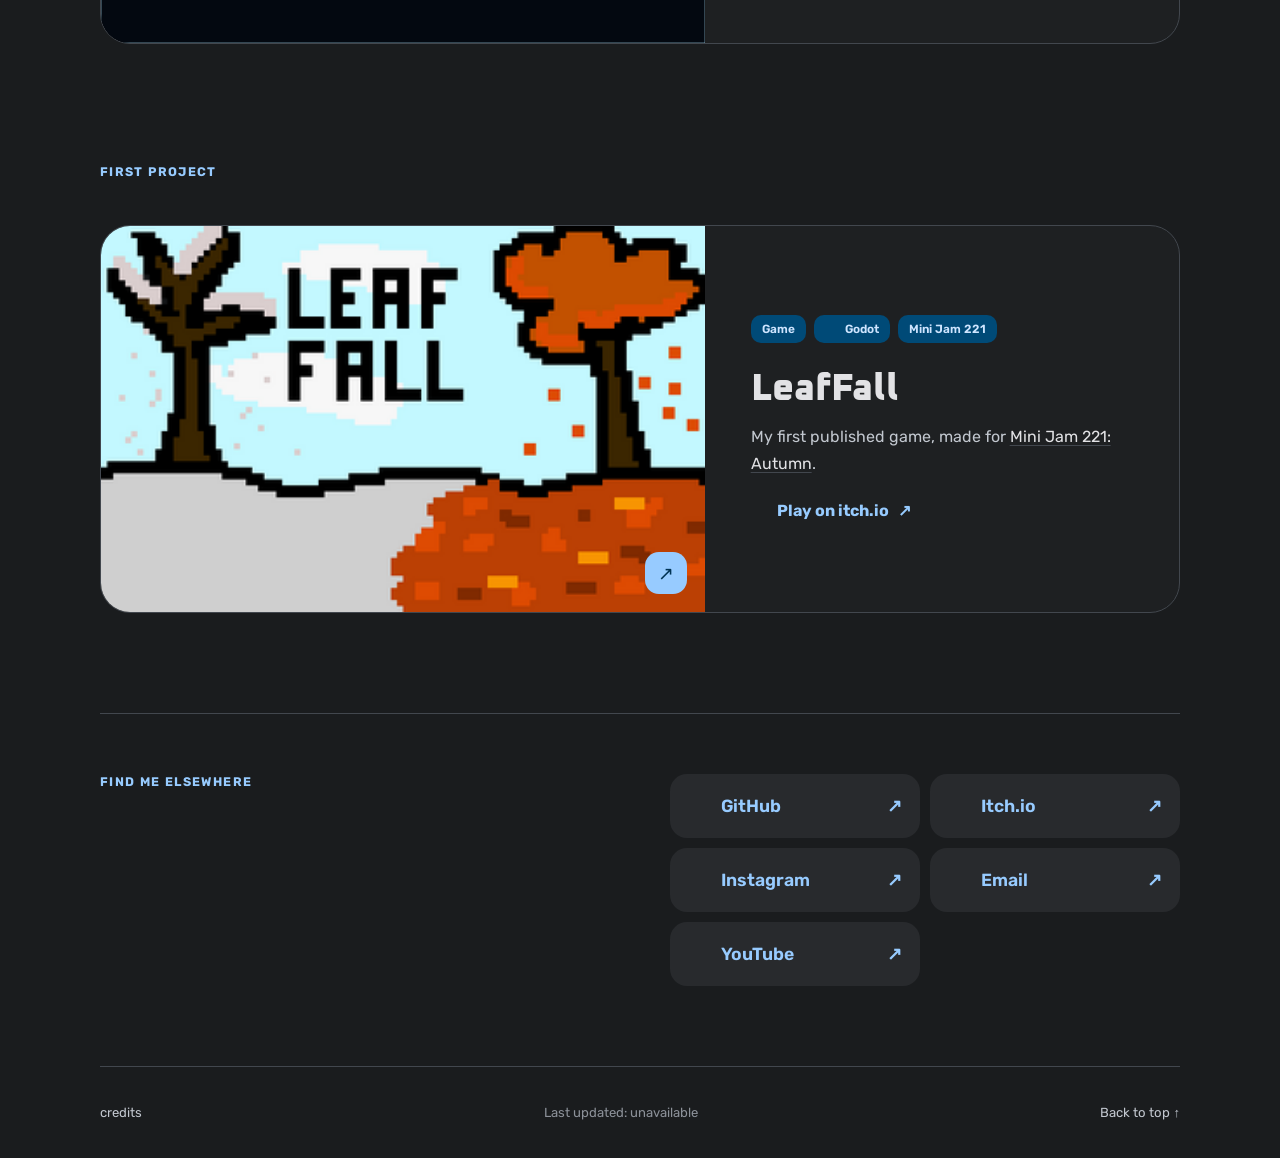
==== commit 303ba02e: "Fix Charybdis card spelling (roguelike, logo alt text)" ====
--- a/index.html
+++ b/index.html
@@ -58,11 +58,11 @@
       </div>
     <article class="project-card">
       <div class="project-art-link">
-        <img class="project-art project-art-contain" src="assets/Charybdis.svg" alt="Charybsis logo">
+        <img class="project-art project-art-contain" src="assets/Charybdis.svg" alt="Charybdis logo">
       </div>
       <div class="project-details">
         <h3>Charybdis</h3>
-        <p>A side-on sci-fi rougelike set inside a sterile research facility. Early in development</p>
+        <p>A side-on sci-fi roguelike set inside a sterile research facility. Early in development</p>
       </div>
     </article>
     </section>
